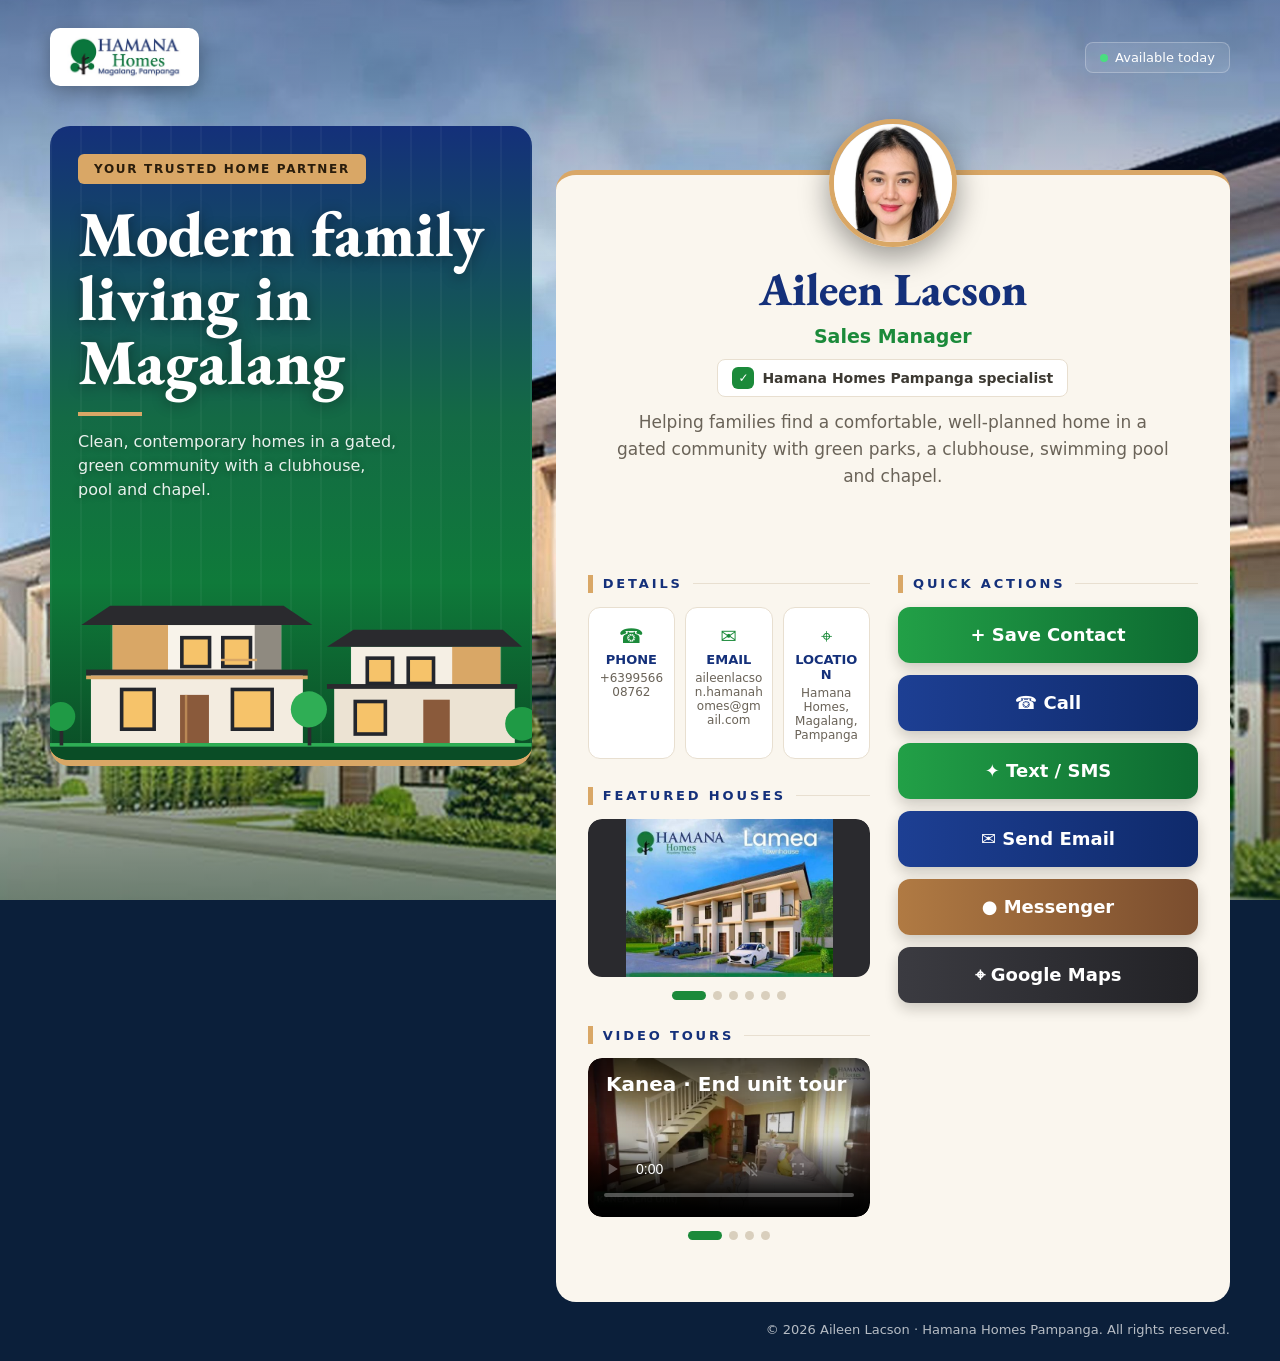
==== hamana-card/index.html @ d4d3daaf "Create new Folder for Hamana project" ====
<!DOCTYPE html>
<html lang="en">

<head>
  <meta charset="utf-8">
  <meta name="viewport" content="width=device-width, initial-scale=1, viewport-fit=cover">
  <title>Hamana Homes Pampanga – Digital Business Card</title>
  
  <link rel="icon" href="images/avatar.jpg">
  <link rel="preconnect" href="https://fonts.googleapis.com">
  <link rel="stylesheet" href="https://fonts.googleapis.com/css2?family=EB+Garamond:wght@600;700;800&display=swap">
  <link rel="stylesheet" href="css/styles.css">
</head>

<body>
  <div class="bg" aria-hidden="true"><img alt="" src="images/background.jpg">
  </div>
  <div class="wrap">
    <header>
      <div class="brand">
        <div class="logo"><img alt="Hamana Homes Magalang, Pampanga" src="images/logo.jpg">
        </div>
      </div>
      <div class="pill"><i></i>Available today</div>
    </header>
    <main>
      <section class="hero">
        <span class="tag">YOUR TRUSTED HOME PARTNER</span>
        <h1>Modern family living in Magalang</h1>
        <p>Clean, contemporary homes in a gated, green community with a clubhouse, pool and chapel.</p>
        <svg viewBox="0 0 400 220" preserveAspectRatio="xMidYMax slice" aria-hidden="true">
          <g>
            <!-- house A: two-storey, flat overhanging roof, tan accent panel -->
            <rect x="34" y="146" width="176" height="62" fill="#f3ece0" />
            <rect x="52" y="108" width="140" height="40" fill="#f8f3ea" />
            <rect x="52" y="108" width="46" height="40" fill="#d9a766" />
            <rect x="170" y="108" width="22" height="40" fill="#8f8a80" />
            <polygon points="26,108 50,92 194,92 218,108" fill="#2a2a2e" />
            <rect x="30" y="145" width="184" height="5" fill="#2a2a2e" />
            <rect x="30" y="150" width="184" height="3" fill="#d9a766" />
            <!-- window frames -->
            <rect x="108" y="117" width="26" height="27" fill="#23262d" />
            <rect x="142" y="117" width="26" height="27" fill="#23262d" />
            <rect x="58" y="160" width="30" height="36" fill="#23262d" />
            <rect x="150" y="160" width="36" height="36" fill="#23262d" />
            <!-- house B: smaller, set back -->
            <rect x="236" y="158" width="150" height="50" fill="#ece3d3" />
            <rect x="250" y="126" width="124" height="34" fill="#f5efe4" />
            <rect x="334" y="126" width="40" height="34" fill="#d9a766" />
            <polygon points="230,126 252,112 376,112 392,126" fill="#2a2a2e" />
            <rect x="230" y="157" width="158" height="4" fill="#2a2a2e" />
            <rect x="262" y="134" width="24" height="24" fill="#23262d" />
            <rect x="296" y="134" width="24" height="24" fill="#23262d" />
            <rect x="252" y="170" width="28" height="30" fill="#23262d" />
          </g>
          <g fill="#f6c36a">
            <rect x="111" y="120" width="20" height="21" />
            <rect x="145" y="120" width="20" height="21" />
            <rect x="61" y="163" width="24" height="30" />
            <rect x="153" y="163" width="30" height="30" />
            <rect x="265" y="137" width="18" height="18" />
            <rect x="299" y="137" width="18" height="18" />
            <rect x="255" y="173" width="22" height="24" />
          </g>
          <g>
            <!-- doors (warm wood), balcony rail, lawn, round trees echoing the logo -->
            <rect x="108" y="166" width="24" height="42" fill="#8a5a3b" />
            <rect x="112" y="166" width="2" height="42" fill="#d9a766" opacity=".6" />
            <rect x="310" y="170" width="22" height="38" fill="#8a5a3b" />
            <rect x="142" y="136" width="30" height="2" fill="#d9a766" />
            <rect x="0" y="206" width="400" height="14" fill="#0a4d26" />
            <rect x="0" y="206" width="400" height="3" fill="#2fae55" />
            <rect x="214" y="186" width="3" height="22" fill="#2a2a2e" />
            <circle cx="215" cy="178" r="15" fill="#2fae55" />
            <rect x="8" y="190" width="3" height="18" fill="#2a2a2e" />
            <circle cx="9" cy="184" r="12" fill="#1f9a45" />
            <circle cx="392" cy="190" r="14" fill="#1f9a45" />
          </g>
        </svg>
      </section>
      <div class="right">
        <section class="profile">
          <img class="avatar" alt="Profile photo"
            src="images/avatar.jpg">
          <h2>Aileen Lacson</h2>
          <div class="role">Sales Manager</div>
          <div class="badge"><b>✓</b>Hamana Homes Pampanga specialist</div>
          <p>Helping families find a comfortable, well-planned home in a gated community with green parks, a clubhouse,
            swimming pool and chapel.</p>
        </section>
        <section class="body">
          <div>
            <h3>DETAILS</h3>
            <div class="details">
              <div class="d"><span>☎</span><b>PHONE</b>+639956608762</div>
              <div class="d"><span>✉</span><b>EMAIL</b>aileenlacson.hamanahomes@gmail.com</div>
              <div class="d"><span>⌖</span><b>LOCATION</b>Hamana Homes, Magalang, Pampanga</div>
            </div>
            <h3>FEATURED HOUSES</h3>
            <div class="car">
              <div class="track" id="track">
                <div class="slide"><img src="images/house-lamea-townhouse.jpg" alt="Lamea townhouse"></div>
                <div class="slide"><img src="images/house-meana-duplex.jpg" alt="Meana duplex"></div>
                <div class="slide"><img src="images/house-nanea-single-attached.jpg" alt="Nanea single attached"></div>
                <div class="slide"><img src="images/house-onea-duplex-deluxe.jpg" alt="Onea duplex deluxe"></div>
                <div class="slide"><img src="images/house-types.jpg" alt="Hamana Homes house types"></div>
                <div class="slide"><img src="images/vicinity-map.jpg" alt="Hamana Homes vicinity map, Magalang Pampanga"></div>
              </div>
            </div>
            <div class="dots" id="dots"></div>
            <h3>VIDEO TOURS</h3>
            <div class="car">
              <div class="track" id="track2">
                <div class="slide vid"><video
                    src="videos/kanea-end-unit-tour.mp4"
                    poster="images/poster-kanea-end-unit-tour.jpg"
                    controls autoplay muted playsinline preload="none" aria-label="Kanea · End unit tour"></video>
                  <div class="cap"><b>Kanea · End unit tour</b></div>
                </div>
                <div class="slide vid"><video
                    src="videos/kanea-quick-look.mp4"
                    poster="images/poster-kanea-quick-look.jpg"
                    controls autoplay muted playsinline preload="none" aria-label="Kanea · Quick look"></video>
                  <div class="cap"><b>Kanea · Quick look</b></div>
                </div>
                <div class="slide vid"><video
                    src="videos/nanea-single-attached-tour.mp4"
                    poster="images/poster-nanea-single-attached-tour.jpg"
                    controls autoplay muted playsinline preload="none" aria-label="Nanea · Single attached tour"></video>
                  <div class="cap"><b>Nanea · Single attached tour</b></div>
                </div>
                <div class="slide vid"><video
                    src="videos/meana-duplex-tour.mp4"
                    poster="images/poster-meana-duplex-tour.jpg"
                    controls autoplay muted playsinline preload="none" aria-label="Meana · Duplex tour"></video>
                  <div class="cap"><b>Meana · Duplex tour</b></div>
                </div>
              </div>
            </div>
            <div class="dots" id="dots2"></div>
          </div>
          <div>
            <h3>QUICK ACTIONS</h3>
            <button class="btn red" id="save" type="button">+ Save Contact</button>
            <a class="btn blk" href="tel:+639956608762">☎ Call</a>
            <a class="btn red" href="sms:+639956608762">✦ Text / SMS</a>
            <a class="btn blk" id="email" href="mailto:aileenlacson.hamanahomes@gmail.com?subject=Inquiry%20about%20Hamana%20Homes%20Magalang&amp;body=Hi%20Aileen%2C%0D%0A%0D%0AI%27m%20interested%20in%20Hamana%20Homes%20in%20Magalang%2C%20Pampanga.%20Please%20send%20me%20more%20details.%0D%0A%0D%0AThank%20you!">✉ Send Email</a>
            <a class="btn blu" target="_blank" rel="noopener" href="https://www.facebook.com/aileenlacson.business">● Messenger</a>
            <a class="btn grn" target="_blank" rel="noopener" href="https://www.google.com/maps/place/Hamana+Homes,+Magalang,+Mabalacat+-+Magalang+Rd,+Magalang,+2011+Pampanga/data=!4m2!3m1!1s0x3396efd5b5a4816f:0x2967cce4e7ceeb08!18m1!1e1?utm_source=mstt_1&entry=gps&coh=192189&g_ep=[base64]%3D%3D&skid=85f0a1a7-78d2-46d7-b63e-68d4e16d7f46">⌖
              Google Maps</a>
          </div>
        </section>
      </div>
    </main>
    <nav class="dock" aria-label="Quick contact"><a class="c" href="tel:+639956608762">☎ Call</a><a class="s"
        href="sms:+639956608762">✦ SMS</a><a class="m" target="_blank" rel="noopener" href="https://www.facebook.com/aileenlacson.business">●
        Message</a></nav>
    <footer>© 2026 Aileen Lacson · Hamana Homes Pampanga. All rights reserved.</footer>
  </div>
  <div class="toast" id="toast" role="status" aria-live="polite" hidden></div>
  <script src="js/main.js" defer></script>
</body>

</html>
---- hamana-card/css/styles.css ----
:root {
  --bg: #0a2340;
  --ink: #1a1415;
  --muted: #6b6264;
  --red: #0b7a3b;
  --card: #f8f7f7;
  --line: #e6e1e2;
  box-sizing: border-box;
  padding-top: env(safe-area-inset-top, 0px);
  padding-bottom: env(safe-area-inset-bottom, 0px)
}

html {
  scroll-padding-top: env(safe-area-inset-top, 0px)
}

* {
  box-sizing: border-box;
  margin: 0
}

body {
  font-family: "Inter", "Segoe UI", system-ui, sans-serif;
  background: #0a2340;
  color: var(--ink);
  min-height: 100vh;
  padding: 28px 16px 24px;
  position: relative
}

.bg {
  position: fixed;
  inset: 0;
  z-index: -1;
  overflow: hidden
}

.bg img {
  width: 100%;
  height: 100%;
  object-fit: cover;
  display: block
}

.bg::after {
  content: "";
  position: absolute;
  inset: 0;
  background: linear-gradient(180deg, #0a234066, #0a234022 40%, #0a234099)
}

.wrap {
  max-width: 1180px;
  margin: 0 auto
}

header {
  display: flex;
  justify-content: space-between;
  align-items: center;
  margin-bottom: 40px;
  color: #fff
}

.brand {
  display: flex;
  gap: 12px;
  align-items: center
}

.logo img {
  height: 46px;
  display: block
}

.logo {
  padding: 6px 14px;
  width: auto;
  height: auto;
  background: #fff !important;
  width: 48px;
  height: 48px;
  border-radius: 14px;
  background: linear-gradient(135deg, #1fae61, #0a5a30);
  display: grid;
  place-items: center;
  font-weight: 800
}

.brand b {
  display: block;
  letter-spacing: .14em;
  font-size: 17px
}

.brand small {
  opacity: .7;
  letter-spacing: .2em;
  font-size: 10px
}

.pill {
  font-size: 13px;
  padding: 7px 14px;
  border: 1px solid #ffffff30;
  border-radius: 99px;
  background: #ffffff10
}

.pill i {
  display: inline-block;
  width: 8px;
  height: 8px;
  border-radius: 50%;
  background: #4ade80;
  margin-right: 7px
}

main {
  display: grid;
  grid-template-columns: 5fr 7fr;
  gap: 24px;
  align-items: start
}

.hero {
  border-radius: 36px;
  min-height: 640px;
  padding: 28px;
  color: #fff;
  position: relative;
  overflow: hidden;
  background: linear-gradient(180deg, #9bd78f 0, #3aa457 36%, #0b6b38 70%, #06331c)
}

.tag {
  display: inline-block;
  background: var(--red);
  border-radius: 99px;
  padding: 8px 16px;
  font-size: 12px;
  font-weight: 800;
  letter-spacing: .14em
}

.hero h1 {
  font-size: clamp(38px, 5vw, 58px);
  line-height: 1.02;
  margin-top: 18px;
  letter-spacing: -.02em
}

.hero p {
  margin-top: 14px;
  max-width: 320px;
  opacity: .9;
  line-height: 1.5
}

.hero svg {
  position: absolute;
  left: 0;
  bottom: 0;
  width: 100%
}

.right {
  display: flex;
  flex-direction: column;
  gap: 0
}

.profile {
  background: var(--card);
  border-radius: 36px 36px 0 0;
  text-align: center;
  padding: 84px 32px 28px;
  position: relative;
  margin-top: 44px
}

.avatar {
  object-fit: cover;
  position: absolute;
  top: -56px;
  left: 50%;
  transform: translateX(-50%);
  width: 128px;
  height: 128px;
  border-radius: 50%;
  border: 5px solid #d9a766;
  background: linear-gradient(135deg, #1fae61, #0a5a30);
  color: #fff;
  display: grid;
  place-items: center;
  font-size: 40px;
  font-weight: 800;
  box-shadow: 0 10px 30px #0006
}

.profile h2 {
  font-size: clamp(28px, 3.6vw, 40px);
  letter-spacing: -.01em
}

.role {
  color: var(--red);
  font-weight: 800;
  font-size: 19px;
  margin-top: 6px
}

.badge {
  display: inline-flex;
  gap: 8px;
  align-items: center;
  border: 1px solid var(--line);
  border-radius: 99px;
  padding: 7px 14px;
  margin: 12px 0;
  font-size: 14px;
  font-weight: 600;
  color: #444;
  background: #fff
}

.badge b {
  width: 22px;
  height: 22px;
  border-radius: 50%;
  background: var(--red);
  color: #fff;
  display: grid;
  place-items: center;
  font-size: 12px
}

.profile p {
  color: var(--muted);
  line-height: 1.6;
  max-width: 560px;
  margin: 0 auto;
  font-size: 17px
}

.body {
  background: var(--card);
  border-radius: 0 0 36px 36px;
  margin-top: 28px;
  padding: 28px 32px 36px;
  display: grid;
  grid-template-columns: minmax(0, 1fr) 300px;
  gap: 28px;
  position: relative
}

.body::before {
  content: "";
  position: absolute;
  inset: -28px 0 auto;
  height: 28px;
  background: var(--card)
}

h3 {
  font-size: 13px;
  letter-spacing: .22em;
  display: flex;
  align-items: center;
  gap: 10px;
  margin-bottom: 14px
}

h3::before {
  content: "";
  width: 4px;
  height: 18px;
  border-radius: 2px;
  background: var(--red)
}

h3::after {
  content: "";
  flex: 1;
  height: 1px;
  background: var(--line)
}

.details {
  display: grid;
  grid-template-columns: repeat(3, 1fr);
  gap: 10px;
  margin-bottom: 28px
}

.d {
  background: #fff;
  border: 1px solid var(--line);
  border-radius: 20px;
  padding: 16px 8px;
  text-align: center;
  font-size: 12px;
  color: var(--muted);
  word-break: break-word
}

.d b {
  display: block;
  color: var(--ink);
  font-size: 13px;
  margin: 4px 0
}

.d span {
  font-size: 20px
}

.car {
  position: relative
}

.track {
  display: flex;
  gap: 14px;
  overflow-x: auto;
  scroll-snap-type: x mandatory;
  scrollbar-width: none;
  border-radius: 24px
}

.track::-webkit-scrollbar {
  display: none
}

.slide {
  flex: 0 0 100%;
  scroll-snap-align: start;
  aspect-ratio: 16/9;
  border-radius: 24px;
  position: relative;
  overflow: hidden;
  background: #0b2a45
}

.slide img,
.slide video {
  width: 100%;
  height: 100%;
  object-fit: contain;
  display: block
}

.vid .cap {
  inset: 0 0 auto;
  padding: 14px 18px 40px;
  background: linear-gradient(#000a, transparent);
  pointer-events: none
}

.slide svg {
  width: 100%;
  height: 100%;
  display: block
}

.cap {
  position: absolute;
  inset: auto 0 0;
  padding: 44px 20px 16px;
  color: #fff;
  background: linear-gradient(transparent, #000c)
}

.cap b {
  font-size: 20px;
  display: block
}

.cap small {
  opacity: .85
}

.dots {
  display: flex;
  justify-content: center;
  gap: 7px;
  margin: 14px 0 26px
}

.dots button {
  width: 9px;
  height: 9px;
  border-radius: 9px;
  border: 0;
  background: #d4cfd0;
  padding: 0;
  cursor: pointer;
  transition: width .2s
}

.dots button.on {
  width: 34px;
  background: var(--red)
}

.btn {
  display: flex;
  justify-content: center;
  align-items: center;
  gap: 8px;
  height: 56px;
  border-radius: 99px;
  color: #fff;
  font-weight: 800;
  font-size: 18px;
  text-decoration: none;
  margin-bottom: 12px;
  box-shadow: 0 8px 18px #0003;
  border: 0;
  width: 100%;
  cursor: pointer;
  font-family: inherit
}

.red {
  background: linear-gradient(90deg, #1fae61, #0a5a30)
}

.blk {
  background: linear-gradient(90deg, #2e4a94, #18285c)
}

.blu {
  background: linear-gradient(90deg, #4aa0f5, #2158d8)
}

.grn {
  background: linear-gradient(90deg, #4cae6a, #2c7a43)
}

.soc {
  display: flex;
  gap: 12px;
  flex-wrap: wrap
}

.soc a {
  width: 86px;
  height: 58px;
  border-radius: 18px;
  display: grid;
  place-items: center;
  color: #fff;
  font-weight: 800;
  text-decoration: none;
  font-size: 15px
}

footer {
  text-align: right;
  color: #ffffffa0;
  font-size: 13px;
  margin-top: 20px
}

a:focus-visible,
button:focus-visible {
  outline: 3px solid #fff;
  outline-offset: 2px
}

@media(max-width:900px) {
  main {
    grid-template-columns: 1fr
  }

  .hero {
    min-height: 420px
  }

  .body {
    grid-template-columns: 1fr
  }

  footer {
    text-align: center
  }
}

@media(max-width:480px) {
  .details {
    grid-template-columns: 1fr
  }

  .profile {
    padding: 84px 18px 24px
  }

  .body {
    padding: 24px 18px
  }
}

.logo {
  width: auto !important;
  height: auto !important;
  border-radius: 14px
}

.logo img {
  height: 46px;
  width: auto
}

@keyframes rise {
  from {
    opacity: 0;
    transform: translateY(26px)
  }

  to {
    opacity: 1;
    transform: none
  }
}

@keyframes fade {
  from {
    opacity: 0
  }

  to {
    opacity: 1
  }
}

@keyframes pop {
  from {
    scale: .4;
    opacity: 0
  }

  to {
    scale: 1;
    opacity: 1
  }
}

@keyframes ring {
  0% {
    box-shadow: 0 10px 30px #0006, 0 0 0 0 #e8b84a99
  }

  70%,
  100% {
    box-shadow: 0 10px 30px #0006, 0 0 0 18px #e8b84a00
  }
}

@keyframes kb {
  from {
    transform: scale(1)
  }

  to {
    transform: scale(1.1)
  }
}

@keyframes tw {
  from {
    opacity: .25
  }

  to {
    opacity: 1
  }
}

@keyframes beat {

  0%,
  100% {
    box-shadow: 0 0 0 0 #4ade8090
  }

  60% {
    box-shadow: 0 0 0 8px #4ade8000
  }
}

@keyframes sh {
  to {
    transform: translateX(130%)
  }
}

@keyframes slidein {
  from {
    opacity: .5;
    transform: scale(.97)
  }

  to {
    opacity: 1;
    transform: none
  }
}

header {
  animation: fade .9s both
}

.hero {
  animation: rise .8s .1s both
}

.profile,
.body {
  animation: rise .8s .3s both
}

.bg img {
  animation: kb 32s ease-in-out infinite alternate
}

.avatar {
  animation: pop .7s .6s cubic-bezier(.2, 1.4, .4, 1) both, ring 2.8s 1.5s infinite
}

.pill i {
  animation: beat 2s infinite
}

.hero svg g:nth-of-type(2) rect {
  animation: tw 2.6s ease-in-out infinite alternate
}

.hero svg g:nth-of-type(2) rect:nth-child(2n) {
  animation-delay: .9s
}

.hero svg g:nth-of-type(2) rect:nth-child(3n) {
  animation-delay: 1.7s
}

.btn {
  animation: rise .6s both
}

.btn:nth-child(2) {
  animation-delay: .7s
}

.btn:nth-child(3) {
  animation-delay: .8s
}

.btn:nth-child(4) {
  animation-delay: .9s
}

.btn:nth-child(5) {
  animation-delay: 1s
}

.btn:nth-child(6) {
  animation-delay: 1.1s
}

.btn:nth-child(7) {
  animation-delay: 1.2s
}

#save {
  position: relative;
  overflow: hidden
}

#save::after {
  content: "";
  position: absolute;
  inset: 0;
  background: linear-gradient(110deg, transparent 30%, #ffffff60 50%, transparent 70%);
  transform: translateX(-130%);
  animation: sh 3.6s 2.4s infinite
}

.btn,
.soc a,
.d {
  transition: transform .2s, box-shadow .2s
}

.btn:active,
.soc a:active {
  transform: scale(.96)
}

@media(hover:hover) {
  .btn:hover {
    transform: translateY(-3px);
    box-shadow: 0 12px 24px #0004
  }

  .soc a:hover {
    transform: translateY(-4px) scale(1.05)
  }

  .d:hover {
    transform: translateY(-3px);
    box-shadow: 0 8px 16px #0002
  }
}

.slide {
  animation: slidein .5s both
}

@media(max-width:900px) {
  body {
    padding: 18px 12px
  }

  header {
    margin-bottom: 26px
  }

  .hero {
    min-height: 340px;
    border-radius: 28px
  }

  .profile {
    border-radius: 28px 28px 0 0;
    margin-top: 48px
  }

  .body {
    border-radius: 0 0 28px 28px;
    padding: 24px 16px 30px
  }

  .body>div:nth-child(2) {
    order: -1;
    display: grid;
    grid-template-columns: 1fr 1fr;
    gap: 10px
  }

  .body>div:nth-child(2) h3 {
    grid-column: 1/-1;
    margin-bottom: 4px
  }

  .btn {
    margin: 0;
    height: 52px;
    font-size: 16px
  }

  .soc a {
    flex: 1 1 40%;
    width: auto
  }
}

@media(max-width:480px) {
  header {
    gap: 10px
  }

  .logo img {
    height: 34px
  }

  .pill {
    font-size: 12px;
    padding: 6px 10px
  }

  .tag {
    font-size: 11px;
    padding: 7px 12px
  }

  .hero {
    padding: 22px 18px;
    min-height: 300px
  }

  .hero p {
    font-size: 15px
  }

  .avatar {
    width: 110px;
    height: 110px;
    top: -50px
  }

  .profile {
    padding: 70px 16px 22px
  }

  .role {
    font-size: 17px
  }

  .profile p {
    font-size: 15px
  }

  .badge {
    font-size: 12.5px
  }

  .btn {
    font-size: 14px;
    height: 48px
  }

  .d {
    padding: 12px 8px
  }

  h3 {
    letter-spacing: .16em
  }

  .slide {
    border-radius: 16px
  }

  .track {
    border-radius: 16px
  }

  .dots {
    margin: 12px 0 22px
  }

  .soc a {
    height: 50px
  }

  footer {
    font-size: 12px
  }
}

.dock {
  display: none
}

.hero h1,
.profile h2 {
  font-family: "EB Garamond", Georgia, serif;
  font-weight: 800;
  letter-spacing: 0
}

.hero h1 {
  text-shadow: 0 2px 14px #0006;
  font-size: clamp(42px, 5.4vw, 64px);
  line-height: 1
}

.profile h2 {
  font-size: clamp(32px, 4vw, 46px)
}

.hero p {
  text-shadow: 0 1px 8px #0006
}

.chips {
  display: flex;
  flex-wrap: wrap;
  gap: 8px;
  margin-bottom: 26px
}

.chips span {
  background: #fff;
  border: 1px solid var(--line);
  border-radius: 99px;
  padding: 8px 14px;
  font-size: 13px;
  font-weight: 600;
  color: #1f4d33
}

.chips span::before {
  content: "";
  display: inline-block;
  width: 8px;
  height: 8px;
  border-radius: 50%;
  background: #e8b84a;
  margin-right: 8px
}

.badge b {
  background: #0b7a3b
}

.tag {
  background: #e8b84a;
  color: #2a2410
}

@media(max-width:900px) {
  body {
    padding-bottom: 108px
  }

  .hero {
    border-radius: 28px 28px 0 0;
    min-height: 0;
    padding: 22px 18px 76px
  }

  .hero h1 {
    font-size: clamp(32px, 9.5vw, 44px);
    margin-top: 14px
  }

  .hero p {
    display: none
  }

  .hero svg {
    height: 84px;
    width: 100%
  }

  .profile {
    border-radius: 0;
    margin-top: 0;
    padding: 72px 18px 22px
  }

  .avatar {
    top: -56px;
    z-index: 2
  }

  .body {
    margin-top: 0;
    border-radius: 0 0 28px 28px;
    padding: 6px 16px 28px;
    display: block
  }

  .body::before {
    display: none
  }

  .body>div:nth-child(2) {
    order: 0;
    display: block
  }

  .body>div:nth-child(2) h3 {
    margin-bottom: 14px
  }

  .btn {
    margin-bottom: 12px
  }

  a.btn[href^="tel:"],
  a.btn[href^="sms:"],
  a.btn[href^="https://m.me"] {
    display: none
  }

  .details {
    grid-template-columns: repeat(3, 1fr);
    gap: 8px
  }

  .d {
    padding: 12px 4px;
    font-size: 11px
  }

  .d b {
    font-size: 11px
  }

  .d span {
    font-size: 18px
  }

  .dock {
    display: grid;
    grid-template-columns: repeat(3, 1fr);
    gap: 10px;
    position: fixed;
    left: 12px;
    right: 12px;
    bottom: calc(12px + env(safe-area-inset-bottom, 0px));
    max-width: 520px;
    margin: 0 auto;
    padding: 10px;
    border-radius: 30px;
    background: #0a2340cc;
    -webkit-backdrop-filter: blur(12px);
    backdrop-filter: blur(12px);
    border: 1px solid #ffffff30;
    z-index: 20;
    box-shadow: 0 10px 30px #0006;
    animation: rise .6s 1.3s both
  }

  .dock a {
    height: 48px;
    border-radius: 99px;
    display: flex;
    align-items: center;
    justify-content: center;
    gap: 6px;
    color: #fff;
    font-weight: 800;
    text-decoration: none;
    font-size: 15px
  }

  .dock .c {
    background: linear-gradient(90deg, #2e4a94, #18285c)
  }

  .dock .s {
    background: linear-gradient(90deg, #1fae61, #0a5a30)
  }

  .dock .m {
    background: linear-gradient(90deg, #4aa0f5, #2158d8)
  }
}

@media(max-width:480px) {
  .avatar {
    top: -55px
  }

  .hero {
    padding: 20px 16px 72px
  }
}

@media(prefers-reduced-motion:reduce) {

  *,
  *::before,
  *::after {
    animation: none !important;
    transition: none !important
  }
}

/* ===== Hamana Homes theme: clean contemporary lines + warm, functional materials ===== */
:root {
  --navy: #14307a;
  --navy-d: #0b1f55;
  --green: #1b8a3a;
  --green-d: #0b5a2b;
  --tan: #d9a766;
  --wood: #8a5a3b;
  --charcoal: #2a2a2e;
  --bg: #0b1f3a;
  --ink: #1d1b18;
  --muted: #6a6358;
  --red: #17803a;
  --card: #faf6ee;
  --line: #e8dfd0
}

body {
  background: #0b1f3a
}

.bg::after {
  background: linear-gradient(180deg, #0b1f5580 0, #0b1f5518 34%, #0b3d2200 62%, #06331c8c 100%)
}

/* header */
.pill {
  border-radius: 8px;
  background: #ffffff18;
  border-color: #ffffff40
}

.logo {
  border-radius: 10px;
  box-shadow: 0 6px 18px #0004
}

/* hero: deep brand green, vertical "cladding" lines, architectural house at the base */
.hero {
  border-radius: 20px;
  background:
    repeating-linear-gradient(90deg, #ffffff0a 0 2px, transparent 2px 30px),
    linear-gradient(180deg, #14307a 0, #146a45 46%, #0f7a3a 72%, #0a4d26 100%);
  border-bottom: 6px solid var(--tan)
}

.hero h1 {
  color: #fff
}

.hero h1::after {
  content: "";
  display: block;
  width: 64px;
  height: 4px;
  margin-top: 18px;
  background: var(--tan)
}

.tag {
  background: var(--tan);
  color: #2a1d0c;
  border-radius: 6px
}

/* cards: crisp corners, warm cream surface */
.profile {
  border-radius: 20px 20px 0 0;
  border-top: 5px solid var(--tan)
}

.body {
  border-radius: 0 0 20px 20px
}

.avatar {
  border-color: var(--tan);
  background: linear-gradient(135deg, var(--green), var(--green-d))
}

.profile h2 {
  color: var(--navy)
}

.role {
  color: var(--green)
}

.badge {
  border-radius: 8px;
  background: #fff;
  border-color: var(--line);
  color: #3d3a33
}

.badge b {
  background: var(--green);
  border-radius: 6px
}

h3 {
  color: var(--navy)
}

h3::before {
  background: var(--tan);
  width: 5px;
  border-radius: 0
}

.d {
  border-radius: 12px;
  background: #fff;
  border-color: var(--line)
}

.d span {
  color: var(--green)
}

.d b {
  color: var(--navy)
}

.slide {
  border-radius: 14px;
  background: var(--charcoal)
}

.track {
  border-radius: 14px
}

.cap {
  background: linear-gradient(transparent, #1a1208d9)
}

.dots button {
  background: #d9cfbd
}

.dots button.on {
  background: var(--green)
}

/* buttons: green = primary, navy = contact, wood = message, charcoal = map */
.btn {
  border-radius: 12px;
  box-shadow: 0 6px 14px #1a120833
}

.red {
  background: linear-gradient(90deg, #22a047, #0d6a31)
}

.blk {
  background: linear-gradient(90deg, #1d3f93, #0f2a6b)
}

.blu {
  background: linear-gradient(90deg, #b07a43, #7a4d2e)
}

.grn {
  background: linear-gradient(90deg, #3b3b41, #222226)
}

.soc a {
  border-radius: 12px
}

.soc {
  margin-bottom: 26px
}

.pill i {
  background: #4ade80
}

footer {
  color: #ffffffb3
}

a:focus-visible,
button:focus-visible {
  outline-color: var(--tan)
}

@keyframes ring {
  0% {
    box-shadow: 0 10px 30px #0006, 0 0 0 0 #d9a76699
  }

  70%,
  100% {
    box-shadow: 0 10px 30px #0006, 0 0 0 18px #d9a76600
  }
}

.dock {
  background: #0b1f55d9;
  border-radius: 18px
}

.dock a {
  border-radius: 12px
}

.dock .c {
  background: linear-gradient(90deg, #1d3f93, #0f2a6b)
}

.dock .s {
  background: linear-gradient(90deg, #22a047, #0d6a31)
}

.dock .m {
  background: linear-gradient(90deg, #b07a43, #7a4d2e)
}

@media(max-width:900px) {
  .hero {
    border-radius: 20px 20px 0 0;
    padding-bottom: 112px
  }

  .hero svg {
    height: 116px
  }

  .profile {
    border-radius: 0;
    border-top: 0
  }

  .body {
    border-radius: 0 0 20px 20px
  }
}

@media(max-width:480px) {
  .hero {
    padding-bottom: 104px
  }

  .hero svg {
    height: 106px
  }
}

/* ===== Toast (feedback for Save Contact / Send Email) ===== */
.toast {
  position: fixed;
  left: 50%;
  bottom: calc(24px + env(safe-area-inset-bottom, 0px));
  transform: translateX(-50%);
  z-index: 50;
  width: calc(100% - 32px);
  max-width: 440px;
  padding: 14px 16px;
  border-radius: 12px;
  background: #0b1f55;
  color: #fff;
  font-size: 14px;
  line-height: 1.45;
  border-left: 5px solid var(--tan);
  box-shadow: 0 12px 30px #0006;
  animation: rise .3s both
}

.toast[hidden] { display: none }

.toast .acts { display: flex; gap: 8px; margin-top: 10px; flex-wrap: wrap }

.toast .acts a,
.toast .acts button {
  font: inherit;
  font-weight: 700;
  color: #2a1d0c;
  background: var(--tan);
  border: 0;
  border-radius: 8px;
  padding: 8px 14px;
  text-decoration: none;
  cursor: pointer
}

@media(max-width:900px) {
  .toast { bottom: calc(96px + env(safe-area-inset-bottom, 0px)) }
}
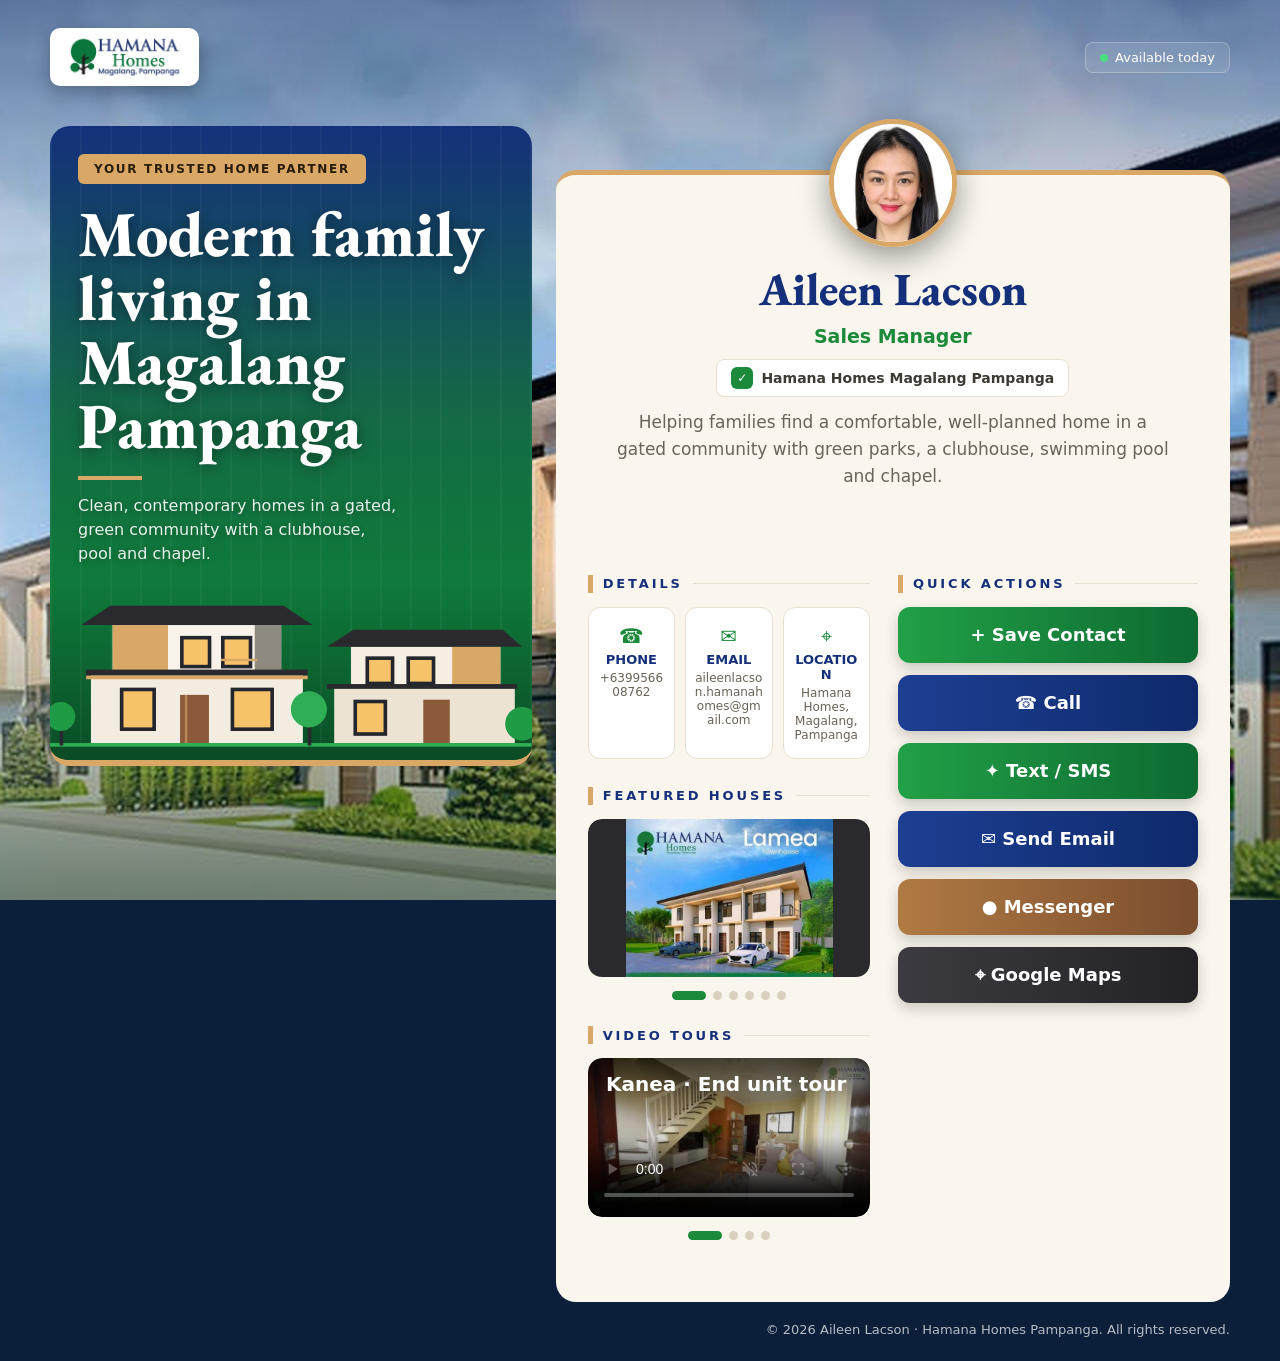
==== commit 94541fc5: "updated text details" ====
--- a/hamana-card/index.html
+++ b/hamana-card/index.html
@@ -26,7 +26,7 @@
     <main>
       <section class="hero">
         <span class="tag">YOUR TRUSTED HOME PARTNER</span>
-        <h1>Modern family living in Magalang</h1>
+        <h1>Modern family living in Magalang Pampanga</h1>
         <p>Clean, contemporary homes in a gated, green community with a clubhouse, pool and chapel.</p>
         <svg viewBox="0 0 400 220" preserveAspectRatio="xMidYMax slice" aria-hidden="true">
           <g>
@@ -84,7 +84,7 @@
             src="images/avatar.jpg">
           <h2>Aileen Lacson</h2>
           <div class="role">Sales Manager</div>
-          <div class="badge"><b>✓</b>Hamana Homes Pampanga specialist</div>
+          <div class="badge"><b>✓</b>Hamana Homes Magalang Pampanga</div>
           <p>Helping families find a comfortable, well-planned home in a gated community with green parks, a clubhouse,
             swimming pool and chapel.</p>
         </section>
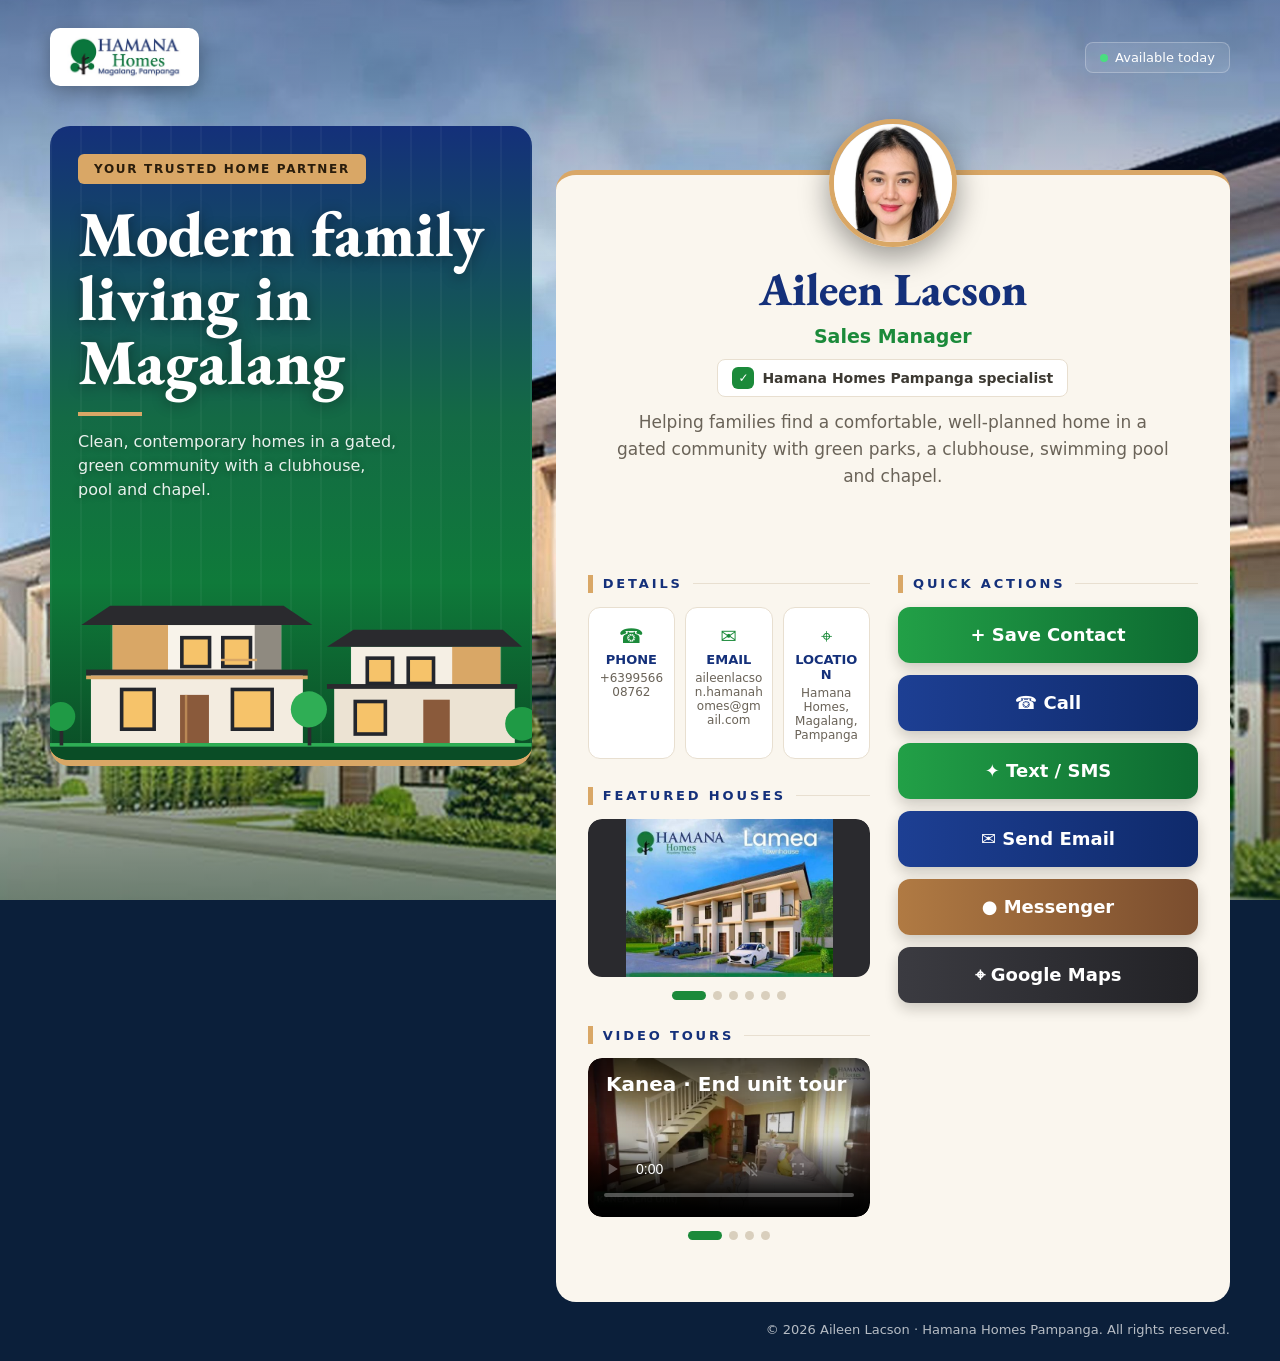
==== commit 0fae403c: "Update Hamana card page" ====
--- a/hamana-card/index.html
+++ b/hamana-card/index.html
@@ -26,7 +26,7 @@
     <main>
       <section class="hero">
         <span class="tag">YOUR TRUSTED HOME PARTNER</span>
-        <h1>Modern family living in Magalang Pampanga</h1>
+        <h1>Modern family living in Magalang</h1>
         <p>Clean, contemporary homes in a gated, green community with a clubhouse, pool and chapel.</p>
         <svg viewBox="0 0 400 220" preserveAspectRatio="xMidYMax slice" aria-hidden="true">
           <g>
@@ -84,7 +84,7 @@
             src="images/avatar.jpg">
           <h2>Aileen Lacson</h2>
           <div class="role">Sales Manager</div>
-          <div class="badge"><b>✓</b>Hamana Homes Magalang Pampanga</div>
+          <div class="badge"><b>✓</b>Hamana Homes Pampanga specialist</div>
           <p>Helping families find a comfortable, well-planned home in a gated community with green parks, a clubhouse,
             swimming pool and chapel.</p>
         </section>
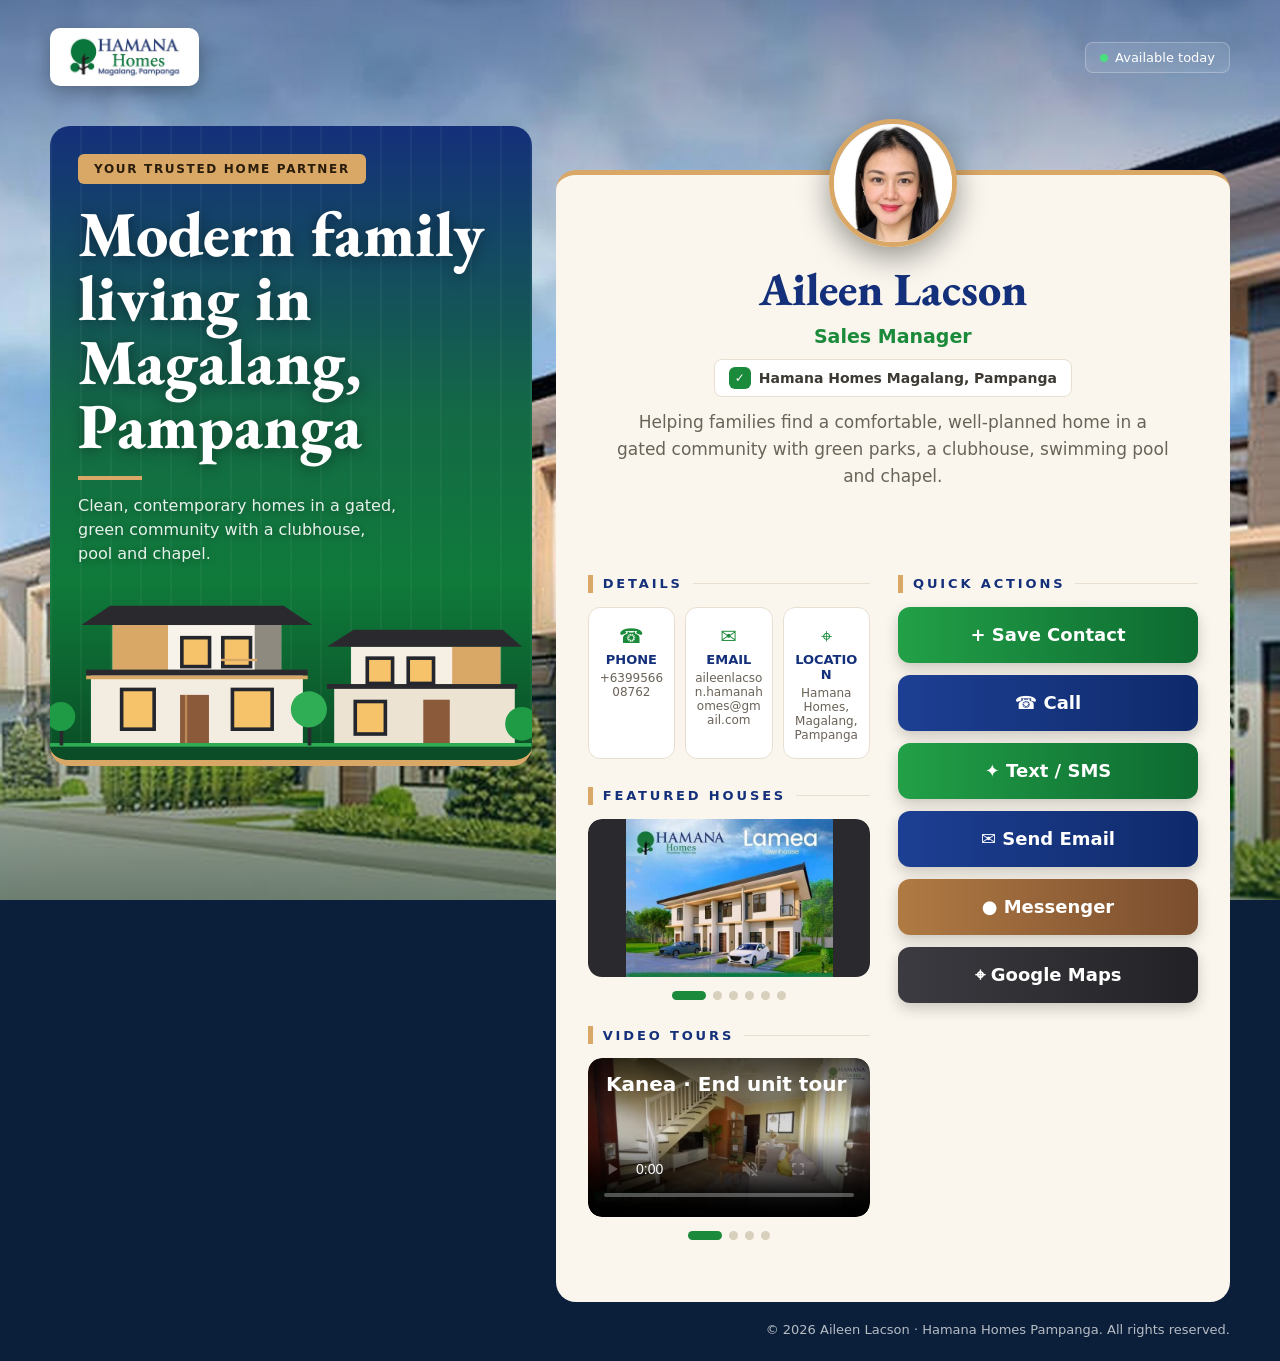
==== commit 7113f515: "updated text" ====
--- a/hamana-card/index.html
+++ b/hamana-card/index.html
@@ -26,7 +26,7 @@
     <main>
       <section class="hero">
         <span class="tag">YOUR TRUSTED HOME PARTNER</span>
-        <h1>Modern family living in Magalang</h1>
+        <h1>Modern family living in Magalang, Pampanga</h1>
         <p>Clean, contemporary homes in a gated, green community with a clubhouse, pool and chapel.</p>
         <svg viewBox="0 0 400 220" preserveAspectRatio="xMidYMax slice" aria-hidden="true">
           <g>
@@ -84,7 +84,7 @@
             src="images/avatar.jpg">
           <h2>Aileen Lacson</h2>
           <div class="role">Sales Manager</div>
-          <div class="badge"><b>✓</b>Hamana Homes Pampanga specialist</div>
+          <div class="badge"><b>✓</b>Hamana Homes Magalang, Pampanga</div>
           <p>Helping families find a comfortable, well-planned home in a gated community with green parks, a clubhouse,
             swimming pool and chapel.</p>
         </section>
